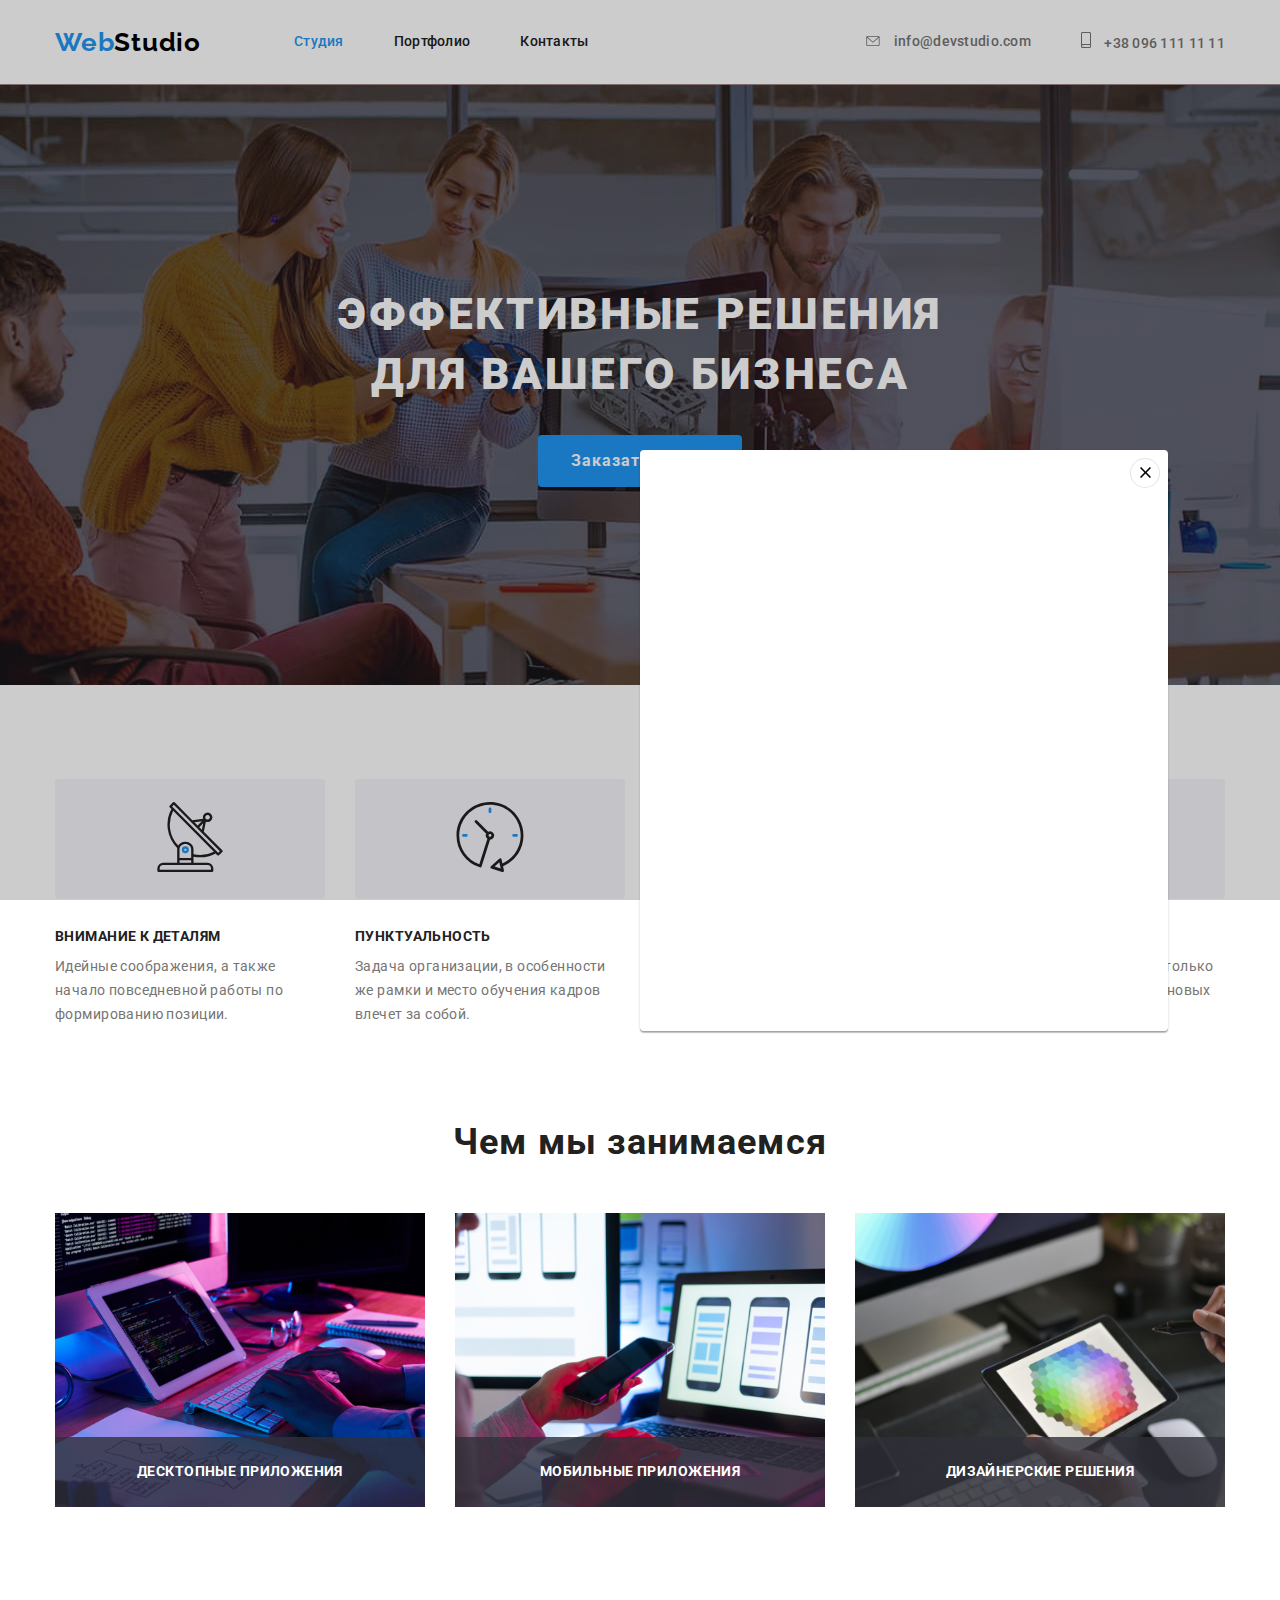
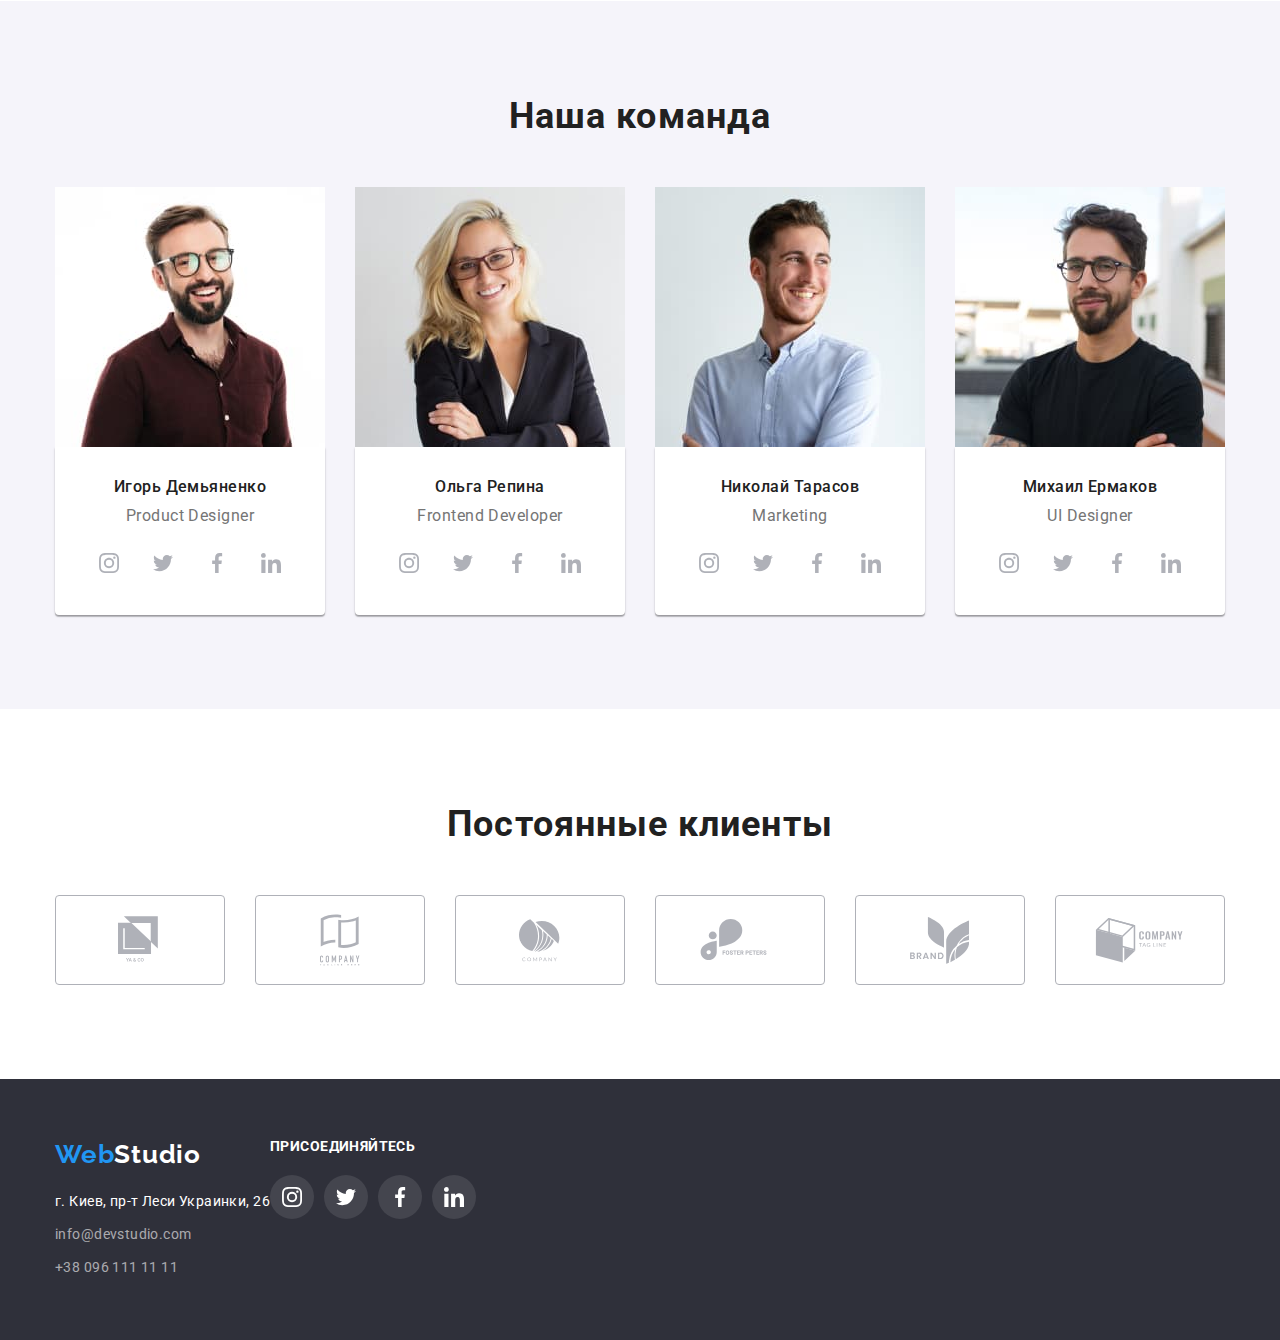
==== index.html @ 81d14551 "ДЗ5: Позиционирование. Анимация." ====
<!DOCTYPE html>
<html lang="ru">
  <head>
    <meta charset="UTF-8" />
    <meta http-equiv="X-UA-Compatible" content="IE=edge" />
    <meta name="viewport" content="width=device-width, initial-scale=1.0" />
    <title>Студия</title>
    <link
      rel="stylesheet"
      href="https://cdnjs.cloudflare.com/ajax/libs/modern-normalize/0.2.0/modern-normalize.min.css"
      integrity="sha512-sqIVMkf5f8XGYI/UZYGs7wODxlUeoj9JknataPfUwtvrSKWMHrMXGZ7Evb6nabFYJQG15vFFyALe6r0nWCD1Ug=="
      crossorigin="anonymous"
    />
    <link rel="preconnect" href="https://fonts.gstatic.com" />
    <link
      href="https://fonts.googleapis.com/css2?family=Raleway:wght@700&family=Roboto:wght@400;500;700;900&display=swap"
      rel="stylesheet"
    />
    <link rel="stylesheet" href="./css/styles.css" />
  </head>
  <body>
    <!--Шапка сайта-->
    <header class="page-header">
      <div class="container">
        <div class="wrap-nav">
          <nav class="nav">
            <a class="logo" href="/"> <span class="web">Web</span>Studio</a>
            <ul class="list menu">
              <li class="menu-item">
                <a class="link current header-link" href="./index.html"
                  >Студия</a
                >
              </li>
              <li class="menu-item">
                <a class="link header-link" href="./portfolio.html"
                  >Портфолио</a
                >
              </li>
              <li class="menu-item">
                <a class="link header-link" href="">Контакты</a>
              </li>
            </ul>
          </nav>

          <ul class="list wrap">
            <li class="wrap-item">
              <a
                class="link contacts header-link"
                href="mailto:info@devstudio.com"
              >
                <svg class="header-icon" width="16" height="10">
                  <use href="./images/icons.svg#icon-envelope"></use>
                </svg>
                info@devstudio.com</a
              >
            </li>

            <li class="wrap-item">
              <a class="link contacts header-link" href="tel:+380961111111">
                <svg class="header-icon" width="10" height="16">
                  <use href="./images/icons.svg#icon-smartphone"></use>
                </svg>
                +38 096 111 11 11</a
              >
            </li>
          </ul>
        </div>
      </div>
    </header>

    <!--Уникальный контент страницы-->
    <main>
      <section class="hero overlay">
        <div class="container">
          <div class="hero-content">
            <h1 class="hero-title">
              Эффективные решения <br />
              для вашего бизнеса
            </h1>
            <button type="button" class="button" data-modal-open>
              Заказать услугу
            </button>
          </div>
        </div>
      </section>

      <section class="section-1">
        <div class="container">
          <h2 class="visually-hidden">Наши преимущества</h2>

          <ul class="list flexbox">
            <li class="content-box benifits-item">
              <button class="button-icon">
                <svg width="70" height="70">
                  <use href="./images/icons.svg#icon-antenna"></use>
                </svg>
              </button>
              <h3 class="benifits-title">Внимание к деталям</h3>
              <p class="benifits-text">
                Идейные соображения, а также начало повседневной работы по
                формированию позиции.
              </p>
            </li>

            <li class="content-box benifits-item">
              <button class="button-icon">
                <svg width="70" height="70">
                  <use href="./images/icons.svg#icon-clock"></use>
                </svg>
              </button>
              <h3 class="benifits-title">Пунктуальность</h3>
              <p class="benifits-text">
                Задача организации, в особенности же рамки и место обучения
                кадров влечет за собой.
              </p>
            </li>

            <li class="content-box benifits-item">
              <button class="button-icon">
                <svg width="70" height="70">
                  <use href="./images/icons.svg#icon-diagram"></use>
                </svg>
              </button>
              <h3 class="benifits-title">Планирование</h3>
              <p class="benifits-text">
                Равным образом консультация с широким активом в значительной
                степени обуславливает.
              </p>
            </li>

            <li class="content-box benifits-item">
              <button class="button-icon">
                <svg width="70" height="70">
                  <use href="./images/icons.svg#icon-astronaut"></use>
                </svg>
              </button>
              <h3 class="benifits-title">Современные технологии</h3>
              <p class="benifits-text">
                Значимость этих проблем настолько очевидна, что реализация
                плановых заданий.
              </p>
            </li>
          </ul>
        </div>
      </section>

      <section class="section">
        <div class="container">
          <h2 class="section-title">Чем мы занимаемся</h2>

          <ul class="list flexbox">
            <li class="content-box label-item">
              <div class="card-thum">
                <img
                  src="./images/box1.svg"
                  alt="Человек печатает"
                  width="370"
                  height="294"
                />
                <p class="label">Десктопные приложения</p>
              </div>
            </li>
            <li class="content-box label-item">
              <div class="card-thum">
                <img
                  src="./images/box2.svg"
                  alt="iPhone в руке"
                  width="370"
                  height="294"
                />
                <p class="label">Мобильные приложения</p>
              </div>
            </li>
            <li class="content-box label-item">
              <div class="card-thum">
                <img
                  src="./images/box3.svg"
                  alt="Планшет в руках"
                  width="370"
                  height="294"
                />
                <p class="label">Дизайнерские решения</p>
              </div>
            </li>
          </ul>
        </div>
      </section>

      <section class="section our-team">
        <div class="container">
          <h2 class="section-title">Наша команда</h2>
          <ul class="list flexbox">
            <li class="content-box benifits-item">
              <div class="card-thum">
                <img
                  src="./images/img1.jpg"
                  alt="фото"
                  width="270"
                  height="260"
                />
              </div>
              <div class="team-info">
                <h3 class="team-title">Игорь Демьяненко</h3>
                <p class="team-text">Product Designer</p>

                <ul class="list social-icons">
                  <li class="social-icons-item">
                    <a
                      href=""
                      class="social-icon-link"
                      target="_blank"
                      rel="noopener noreferrer"
                    >
                      <svg class="icon">
                        <use href="./images/icons.svg#icon-instagram"></use>
                      </svg>
                    </a>
                  </li>
                  <li class="social-icons-item">
                    <a
                      href=""
                      class="social-icon-link"
                      target="_blank"
                      rel="noopener noreferrer"
                    >
                      <svg class="icon">
                        <use href="./images/icons.svg#icon-twitter-1"></use>
                      </svg>
                    </a>
                  </li>
                  <li class="social-icons-item">
                    <a
                      href=""
                      class="social-icon-link"
                      target="_blank"
                      rel="noopener noreferrer"
                    >
                      <svg class="icon">
                        <use href="./images/icons.svg#icon-facebook-1"></use>
                      </svg>
                    </a>
                  </li>
                  <li class="social-icons-item">
                    <a
                      href=""
                      class="social-icon-link"
                      target="_blank"
                      rel="noopener noreferrer"
                    >
                      <svg class="icon">
                        <use href="./images/icons.svg#icon-linkedin-1"></use>
                      </svg>
                    </a>
                  </li>
                </ul>
              </div>
            </li>

            <li class="content-box benifits-item">
              <div class="card-thum">
                <img
                  src="./images/img2.jpg"
                  alt="фото"
                  width="270"
                  height="260"
                />
              </div>
              <div class="team-info">
                <h3 class="team-title">Ольга Репина</h3>
                <p class="team-text">Frontend Developer</p>

                <ul class="list social-icons">
                  <li class="social-icons-item">
                    <a
                      href=""
                      class="social-icon-link"
                      target="_blank"
                      rel="noopener noreferrer"
                    >
                      <svg class="icon">
                        <use href="./images/icons.svg#icon-instagram"></use>
                      </svg>
                    </a>
                  </li>
                  <li class="social-icons-item">
                    <a
                      href=""
                      class="social-icon-link"
                      target="_blank"
                      rel="noopener noreferrer"
                    >
                      <svg class="icon">
                        <use href="./images/icons.svg#icon-twitter-1"></use>
                      </svg>
                    </a>
                  </li>
                  <li class="social-icons-item">
                    <a
                      href=""
                      class="social-icon-link"
                      target="_blank"
                      rel="noopener noreferrer"
                    >
                      <svg class="icon">
                        <use href="./images/icons.svg#icon-facebook-1"></use>
                      </svg>
                    </a>
                  </li>
                  <li class="social-icons-item">
                    <a
                      href=""
                      class="social-icon-link"
                      target="_blank"
                      rel="noopener noreferrer"
                    >
                      <svg class="icon">
                        <use href="./images/icons.svg#icon-linkedin-1"></use>
                      </svg>
                    </a>
                  </li>
                </ul>
              </div>
            </li>

            <li class="content-box benifits-item">
              <div class="card-thum">
                <img
                  src="./images/img3.jpg"
                  alt="фото"
                  width="270"
                  height="260"
                />
              </div>
              <div class="team-info">
                <h3 class="team-title">Николай Тарасов</h3>
                <p class="team-text">Marketing</p>

                <ul class="list social-icons">
                  <li class="social-icons-item">
                    <a
                      href=""
                      class="social-icon-link"
                      target="_blank"
                      rel="noopener noreferrer"
                    >
                      <svg class="icon">
                        <use href="./images/icons.svg#icon-instagram"></use>
                      </svg>
                    </a>
                  </li>
                  <li class="social-icons-item">
                    <a
                      href=""
                      class="social-icon-link"
                      target="_blank"
                      rel="noopener noreferrer"
                    >
                      <svg class="icon">
                        <use href="./images/icons.svg#icon-twitter-1"></use>
                      </svg>
                    </a>
                  </li>
                  <li class="social-icons-item">
                    <a
                      href=""
                      class="social-icon-link"
                      target="_blank"
                      rel="noopener noreferrer"
                    >
                      <svg class="icon">
                        <use href="./images/icons.svg#icon-facebook-1"></use>
                      </svg>
                    </a>
                  </li>
                  <li class="social-icons-item">
                    <a
                      href=""
                      class="social-icon-link"
                      target="_blank"
                      rel="noopener noreferrer"
                    >
                      <svg class="icon">
                        <use href="./images/icons.svg#icon-linkedin-1"></use>
                      </svg>
                    </a>
                  </li>
                </ul>
              </div>
            </li>

            <li class="content-box benifits-item">
              <div class="card-thum">
                <img
                  src="./images/img4.jpg"
                  alt="фото"
                  width="270"
                  height="260"
                />
              </div>
              <div class="team-info">
                <h3 class="team-title">Михаил Ермаков</h3>
                <p class="team-text list">UI Designer</p>

                <ul class="list social-icons">
                  <li class="social-icons-item">
                    <a
                      href=""
                      class="social-icon-link"
                      target="_blank"
                      rel="noopener noreferrer"
                    >
                      <svg class="icon">
                        <use href="./images/icons.svg#icon-instagram"></use>
                      </svg>
                    </a>
                  </li>
                  <li class="social-icons-item">
                    <a
                      href=""
                      class="social-icon-link"
                      target="_blank"
                      rel="noopener noreferrer"
                    >
                      <svg class="icon">
                        <use href="./images/icons.svg#icon-twitter-1"></use>
                      </svg>
                    </a>
                  </li>
                  <li class="social-icons-item">
                    <a
                      href=""
                      class="social-icon-link"
                      target="_blank"
                      rel="noopener noreferrer"
                    >
                      <svg class="icon">
                        <use href="./images/icons.svg#icon-facebook-1"></use>
                      </svg>
                    </a>
                  </li>
                  <li class="social-icons-item">
                    <a
                      href=""
                      class="social-icon-link"
                      target="_blank"
                      rel="noopener noreferrer"
                    >
                      <svg class="icon">
                        <use href="./images/icons.svg#icon-linkedin-1"></use>
                      </svg>
                    </a>
                  </li>
                </ul>
              </div>
            </li>
          </ul>
        </div>
      </section>

      <section class="section">
        <div class="container">
          <h2 class="section-title">Постоянные клиенты</h2>
          <ul class="list flexbox">
            <li class="content-box clients">
              <a
                href=""
                class="clients-link"
                target="_blank"
                rel="noopener noreferrer"
              >
                <svg class="clients-icon" width="44" height="49">
                  <use href="./images/icons.svg#icon-logo-1"></use>
                </svg>
              </a>
            </li>
            <li class="content-box clients">
              <a
                href=""
                class="clients-link"
                target="_blank"
                rel="noopener noreferrer"
              >
                <svg class="clients-icon" width="40" height="52">
                  <use href="./images/icons.svg#icon-logo-2"></use>
                </svg>
              </a>
            </li>
            <li class="content-box clients">
              <a
                href=""
                class="clients-link"
                target="_blank"
                rel="noopener noreferrer"
              >
                <svg class="clients-icon" width="41" height="43">
                  <use href="./images/icons.svg#icon-logo-3"></use>
                </svg>
              </a>
            </li>
            <li class="content-box clients">
              <a
                href=""
                class="clients-link"
                target="_blank"
                rel="noopener noreferrer"
              >
                <svg class="clients-icon" width="80" height="42">
                  <use href="./images/icons.svg#icon-logo-4"></use>
                </svg>
              </a>
            </li>
            <li class="content-box clients">
              <a
                href=""
                class="clients-link"
                target="_blank"
                rel="noopener noreferrer"
              >
                <svg class="clients-icon" width="59" height="47">
                  <use href="./images/icons.svg#icon-logo-5"></use>
                </svg>
              </a>
            </li>
            <li class="content-box clients">
              <a
                href=""
                class="clients-link"
                target="_blank"
                rel="noopener noreferrer"
              >
                <svg class="clients-icon" width="89" height="45">
                  <use href="./images/icons.svg#icon-logo-6"></use>
                </svg>
              </a>
            </li>
          </ul>
        </div>
      </section>
    </main>

    <!--Подвал-->
    <footer class="footer">
      <div class="container flexbox-footer">
        <div class="footer-content-box">
          <a class="logo-footer" href="/">
            <span class="web">Web</span><span class="studio">Studio</span></a
          >
          <ul class="list">
            <li>
              <a class="link contacts-footer" href="">
                <address>г. Киев, пр-т Леси Украинки, 26</address></a
              >
            </li>
            <li class="mail">
              <a class="link contacts-footer" href="mailto:info@devstudio.com"
                >info@devstudio.com</a
              >
            </li>
            <li>
              <a class="link contacts-footer" href="tel:+380961111111"
                >+38 096 111 11 11</a
              >
            </li>
          </ul>
        </div>

        <div class="footer-content-box">
          <p class="join-us">присоединяйтесь</p>

          <ul class="list social-icons">
            <li class="social-icons-item">
              <a
                href=""
                class="social-icon-link footer-social-icon-link"
                target="_blank"
                rel="noopener noreferrer"
              >
                <svg class="icon">
                  <use href="./images/icons.svg#icon-instagram"></use>
                </svg>
              </a>
            </li>
            <li class="social-icons-item">
              <a
                href=""
                class="social-icon-link footer-social-icon-link"
                target="_blank"
                rel="noopener noreferrer"
              >
                <svg class="icon">
                  <use href="./images/icons.svg#icon-twitter-1"></use>
                </svg>
              </a>
            </li>
            <li class="social-icons-item">
              <a
                href=""
                class="social-icon-link footer-social-icon-link"
                target="_blank"
                rel="noopener noreferrer"
              >
                <svg class="icon">
                  <use href="./images/icons.svg#icon-facebook-1"></use>
                </svg>
              </a>
            </li>
            <li class="social-icons-item">
              <a
                href=""
                class="social-icon-link footer-social-icon-link"
                target="_blank"
                rel="noopener noreferrer"
              >
                <svg class="icon">
                  <use href="./images/icons.svg#icon-linkedin-1"></use>
                </svg>
              </a>
            </li>
          </ul>
        </div>
      </div>
    </footer>

    <div class="backdrop" data-modal>
      <div class="modal">
        <button data-modal-close class="close-button">
          <svg class="close-icon" width="11" height="11">
            <use href="./images/icons.svg#icon-x"></use>
          </svg>
        </button>
      </div>
    </div>
    <script src="./js/modal.js"></script>
  </body>
</html>
---- css/styles.css ----
html {
  box-sizing: border-box;
}
*,
*::after,
*::before {
  box-sizing: inherit;
}

:root {
  --brand-color: #2196f3;
  --accent-color: #2f303a;
  --accent-light-color: #f5f4fa;
  --accent-text-color: #757575;
  --main-text-color: #212121;
  --main-color: #ffffff;
  --main-portfolio-color: #e5e5e5;
  --grid: 3;
}

body {
  font-family: 'Roboto', sans-serif;
  font-size: 14px;
  font-weight: 400;
  line-height: 1.2;
  letter-spacing: 0.02em;
  text-align: left;
  color: var(--main-text-color);
  margin: 0;
}

h1,
h2,
h3,
h4,
h5,
h6,
p {
  margin: 0;
}

.list {
  list-style: none;
  padding: 0;
  margin: 0;
}

img {
  display: block;
  max-width: 100%;
  height: auto;
}

.container {
  width: 1200px;
  padding-left: 15px;
  padding-right: 15px;
  margin: 0 auto;
}

.section {
  padding-top: 94px;
  padding-bottom: 94px;
}

.section-1 {
  padding-top: 94px;
}

.visually-hidden {
  position: absolute !important;
  clip: rect(1px 1px 1px 1px);
  clip: rect(1px, 1px, 1px, 1px);
  padding: 0 !important;
  border: 0 !important;
  height: 1px !important;
  width: 1px !important;
  overflow: hidden;
}

.link {
  text-decoration: none;
  color: var(--main-text-color);
  font-weight: 500;
  font-size: 14px;
  line-height: 1.14;
  letter-spacing: 0.02em;
  transition-property: color;
  transition-duration: 250ms;
  transition-timing-function: cubic-bezier(0.4, 0, 0.2, 1);
}

.link:hover,
.link:focus {
  color: var(--brand-color);
}

.current {
  color: var(--brand-color);
}

.current::after {
  position: absolute;
  bottom: 0;
  content: '';
  display: block;
  width: 100%;
  height: 4px;
  border-radius: 2px;
  background-color: var(--brand-color);
  transform: scaleX(0);
  transition: transform 250ms;
}

.current:hover::after {
  transform: scaleX(1);
}

.link.contacts {
  color: var(--accent-text-color);
}

.link.contacts:hover,
.link.contacts:focus {
  color: var(--brand-color);
}

.footer {
  padding-top: 60px;
  padding-bottom: 60px;
  background-color: var(--accent-color);
}

address {
  font-style: normal;
  line-height: 1.71;
  letter-spacing: 0.03em;
  color: var(--main-color);
}

.contacts-footer {
  font-weight: 400;
  line-height: 1.7;
  letter-spacing: 0.03em;
  color: rgba(255, 255, 255, 0.6);
}

.logo {
  padding-top: 24px;
  padding-bottom: 24px;
  text-decoration: none;
  font-family: 'Raleway', sans-serif;
  font-weight: 700;
  font-size: 26px;
  line-height: 1.19;
  letter-spacing: 0.03em;
  color: #000000;
}

.web {
  color: var(--brand-color);
}

.studio {
  color: var(--main-color);
}

.page-header {
  border-bottom: 1px solid #9e8686;
  background-color: var(--main-color);
}

.nav {
  display: flex;
  align-items: center;
}

.wrap-nav {
  display: flex;
  align-items: center;
}

.menu {
  display: flex;
  margin-left: 93px;
}

.menu-item,
.wrap-item:not(:last-child) {
  margin-right: 50px;
}

.wrap {
  display: flex;
  margin-left: auto;
  align-items: center;
}

.header-link {
  position: relative;
  display: block;
  padding-top: 32px;
  padding-bottom: 32px;
}

.button {
  display: inline-block;
  align-items: center;
  text-align: center;
  text-decoration: none;
  margin: 0 auto;
  border: 1px solid transparent;

  border-radius: 4px;
  padding: 10px 32px;
  min-width: 200px;

  font-family: inherit;
  font-weight: 700;
  font-size: 16px;
  line-height: 1.88;
  letter-spacing: 0.06em;
  color: var(--main-color);
  background-color: var(--brand-color);
  cursor: pointer;

  transition-property: background-color, color, box-shadow;
  transition-duration: 250ms;
  transition-timing-function: cubic-bezier(0.4, 0, 0.2, 1);
}

.btn {
  font-family: inherit;
  font-weight: 500;
  font-size: 16px;
  line-height: 1.63;
  text-align: center;
  letter-spacing: 0.03em;
  color: var(--main-text-color);
  background-color: var(--accent-light-color);
  cursor: pointer;
  padding: 6px 22px 6px 22px;
  border-radius: 4px;
  border: transparent;
  transition-property: background-color, color, box-shadow;
  transition-duration: 250ms;
  transition-timing-function: cubic-bezier(0.4, 0, 0.2, 1);
}

.btn:hover,
.btn:focus {
  color: var(--main-color);
  background-color: var(--brand-color);
  box-shadow: 0px 3px 1px rgba(0, 0, 0, 0.1), 0px 1px 2px rgba(0, 0, 0, 0.08),
    0px 2px 2px rgba(0, 0, 0, 0.12);
  border-radius: 4px;
}

.hero {
  display: flex;
  text-align: center;
}

.hero-content {
  padding-top: 200px;
  padding-bottom: 200px;
}

.hero-title {
  font-weight: 900;
  font-size: 44px;
  line-height: 1.36;
  letter-spacing: 0.06em;
  text-transform: uppercase;
  color: var(--main-color);
  width: 696px;
  margin: 0 auto 30px;
  margin-bottom: 30px;
}

.benifits-title {
  font-weight: 700;
  font-size: 14px;
  line-height: 1.14;
  letter-spacing: 0.03em;
  text-transform: uppercase;
  margin-bottom: 10px;
}

.benifits-text {
  line-height: 1.71;
  letter-spacing: 0.03em;
  color: var(--accent-text-color);
}

.section-title {
  margin-top: 0;
  margin-bottom: 50px;
  font-weight: 700;
  font-size: 36px;
  line-height: 1.17;
  text-align: center;
  letter-spacing: 0.03em;
}

.flexbox {
  display: flex;
  flex-wrap: wrap;
  margin-left: -30px;
  margin-top: -30px;
}

.content-box {
  flex-basis: calc((100% - var(--grid) * 30px) / var(--grid));
  margin-left: 30px;
  margin-top: 30px;
}

.benifits-item {
  --grid: 4;
}

.our-team {
  background-color: var(--accent-light-color);
}

.team-info {
  padding: 30px 0 30px 0;
  text-align: center;
  background: var(--main-color);
  box-shadow: 0px 1px 3px rgba(0, 0, 0, 0.12), 0px 1px 1px rgba(0, 0, 0, 0.14),
    0px 2px 1px rgba(0, 0, 0, 0.2);
  border-bottom-left-radius: 4px;
  border-bottom-right-radius: 4px;
}

.team-title {
  margin-bottom: 10px;
  font-weight: 500;
  font-size: 16px;
  line-height: 1.19;
  text-align: center;
  letter-spacing: 0.03em;
}

.team-text {
  margin-bottom: 16px;
  font-size: 16px;
  line-height: 1.19;
  text-align: center;
  letter-spacing: 0.03em;
  color: var(--accent-text-color);
}

.nav-portfolio {
  display: flex;
  justify-content: center;
  margin-bottom: 50px;
}

.nav-portfolio-item:not(:last-child) {
  margin-right: 8px;
}

.picture-item {
  width: 370px;
  border: 1px solid #eeeeee;
  box-sizing: border-box;
  background-color: var(--main-color);
  cursor: pointer;
}

.picture-item:hover {
  box-shadow: 0px 1px 1px rgba(0, 0, 0, 0.12), 0px 4px 4px rgba(0, 0, 0, 0.06),
    1px 4px 6px rgba(0, 0, 0, 0.16);
}

.picture-content {
  padding: 20px 24px;
}

.picture-title {
  font-weight: 700;
  font-size: 18px;
  line-height: 2;
  letter-spacing: 0.06em;
  margin-bottom: 4px;
  text-transform: none;
}

.desc {
  font-size: 16px;
  line-height: 1.88;
  letter-spacing: 0.03em;
  color: var(--accent-text-color);
}

.logo-footer {
  display: inline-block;
  margin-bottom: 20px;
  text-decoration: none;
  font-family: 'Raleway', sans-serif;
  font-weight: 700;
  font-size: 26px;
  line-height: 1.19;
  letter-spacing: 0.03em;
}

.mail {
  margin-top: 9px;
  margin-bottom: 9px;
}

/* Многослойный фон в hero */

.overlay {
  max-width: 1600px;
  height: 600px;
  margin-left: auto;
  margin-right: auto;
  background-color: var(--accent-color);
  background-image: linear-gradient(
      to right,
      rgba(47, 48, 58, 0.4),
      rgba(47, 48, 58, 0.4)
    ),
    url(../images/img-hero.jpg);
  background-repeat: no-repeat;
  background-size: cover;
  background-position: center;
}

.button-icon {
  padding: 0;
  border: none;
  width: 270px;
  height: 120px;
  margin-bottom: 30px;
  background: var(--accent-light-color);
  border-radius: 4px;
}

.icon {
  width: 20px;
  height: 20px;
  fill: currentColor;
}

.social-icons {
  display: inline-flex;
}

.social-icons-item {
  width: 44px;
  height: 44px;
}

.social-icon-link {
  display: flex;
  align-items: center;
  justify-content: center;
  border-radius: 50%;
  width: 100%;
  height: 100%;
  background-color: var(--main-color);
  color: #afb1b8;
  transition-property: background-color;
  transition-duration: 250ms;
  transition-timing-function: cubic-bezier(0.4, 0, 0.2, 1);
}

.social-icons-item + .social-icons-item {
  margin-left: 10px;
}

.social-icon-link:hover .icon,
.social-icon-link:focus .icon {
  fill: var(--main-color);
}

.social-icon-link:hover,
.social-icon-link:focus {
  background-color: var(--brand-color);
}

.header-icon {
  margin-right: 10px;
  fill: currentColor;
}

/* Наши клиенты */

.clients {
  --grid: 6;
}

.clients-link {
  display: flex;
  height: 90px;
  justify-content: center;
  align-items: center;
  border: 1px solid #afb1b8;
  border-radius: 4px;
  transition-property: color;
  transition-duration: 250ms;
  transition-timing-function: cubic-bezier(0.4, 0, 0.2, 1);
}

.clients-icon {
  fill: #afb1b8;
}

.clients-link:hover,
.clients-link:focus {
  border: 1px solid var(--brand-color);
  border-radius: 4px;
}

.clients-link:hover .clients-icon,
.clients-link:focus .clients-icon {
  fill: var(--brand-color);
}

.join-us {
  margin-bottom: 20px;
  font-weight: 700;
  line-height: 1.14;
  letter-spacing: 0.03em;
  text-transform: uppercase;
  color: var(--main-color);
}

.footer-social-icon-link {
  background-color: rgba(255, 255, 255, 0.1);
  color: var(--main-color);
}

.flexbox-footer {
  display: flex;
}

.footer-content-box {
  flex-basis: calc((50%-45px) / 2);
}

.label-item {
  position: relative;
}

.label {
  position: absolute;
  bottom: 0;
  width: 370px;
  height: 70px;
  background-color: rgba(47, 48, 58, 0.8);
  font-weight: 700;
  font-size: 14px;
  line-height: 1.14;
  letter-spacing: 0.03em;
  color: var(--main-color);
  text-transform: uppercase;
  text-align: center;
  padding: 27px 0 27px 0;
}

.portfolio-thumb {
  position: relative;
  overflow: hidden;
}

.portfolio-overlay {
  position: absolute;
  top: 0;
  left: 0;
  width: 100%;
  height: 100%;
  background-color: rgba(33, 150, 243, 0.9);
  transform: translateY(100%);
  transition: transform 250ms;
}

.text {
  padding: 63px 24px;
  font-size: 18px;
  line-height: 1.56;
  letter-spacing: 0.03em;
  text-align: left;
  color: var(--main-color);
}

.picture-item:hover .portfolio-overlay {
  transform: translateY(0);
}

/* Модальное окно */

.backdrop {
  position: fixed;
  top: 0;
  left: 0;
  width: 100%;
  height: 100%;
  background-color: rgba(0, 0, 0, 0.2);

  opacity: 1;
  transition: opacity 250ms cubic-bezier(0.4, 0, 0.2, 1);
}

.modal {
  position: absolute;
  top: 50%;
  left: 50%;
  min-width: 528px;
  min-height: 581px;
  background-color: var(--main-color);
  border-radius: 4px;
  box-shadow: 0px 2px 1px rgba(0, 0, 0, 0.2), 0px 1px 1px rgba(0, 0, 0, 0.14),
    0px 1px 3px rgba(0, 0, 0, 0.12);

  transform: translateX(-100% -100%) scale(1);
  transition: transform 250ms;
}

.close-button {
  position: absolute;
  top: 8px;
  right: 8px;
  width: 30px;
  height: 30px;
  background-color: var(--main-color);
  border: 1px solid rgb(0, 0, 0, 0.1);
  border-radius: 50%;
  cursor: pointer;
}

.close-button:hover,
.close-button:focus {
  border: 1px solid var(--brand-color);
}

.close-icon:hover,
.close-icon:focus {
  fill: var(--brand-color);
}

.backdrop.is-hidden {
  opacity: 0;
  visibility: hidden;
  pointer-events: none;
}

.is-hidden .modal {
  transform: translate(-100%, -100%) scale(0.5);
}
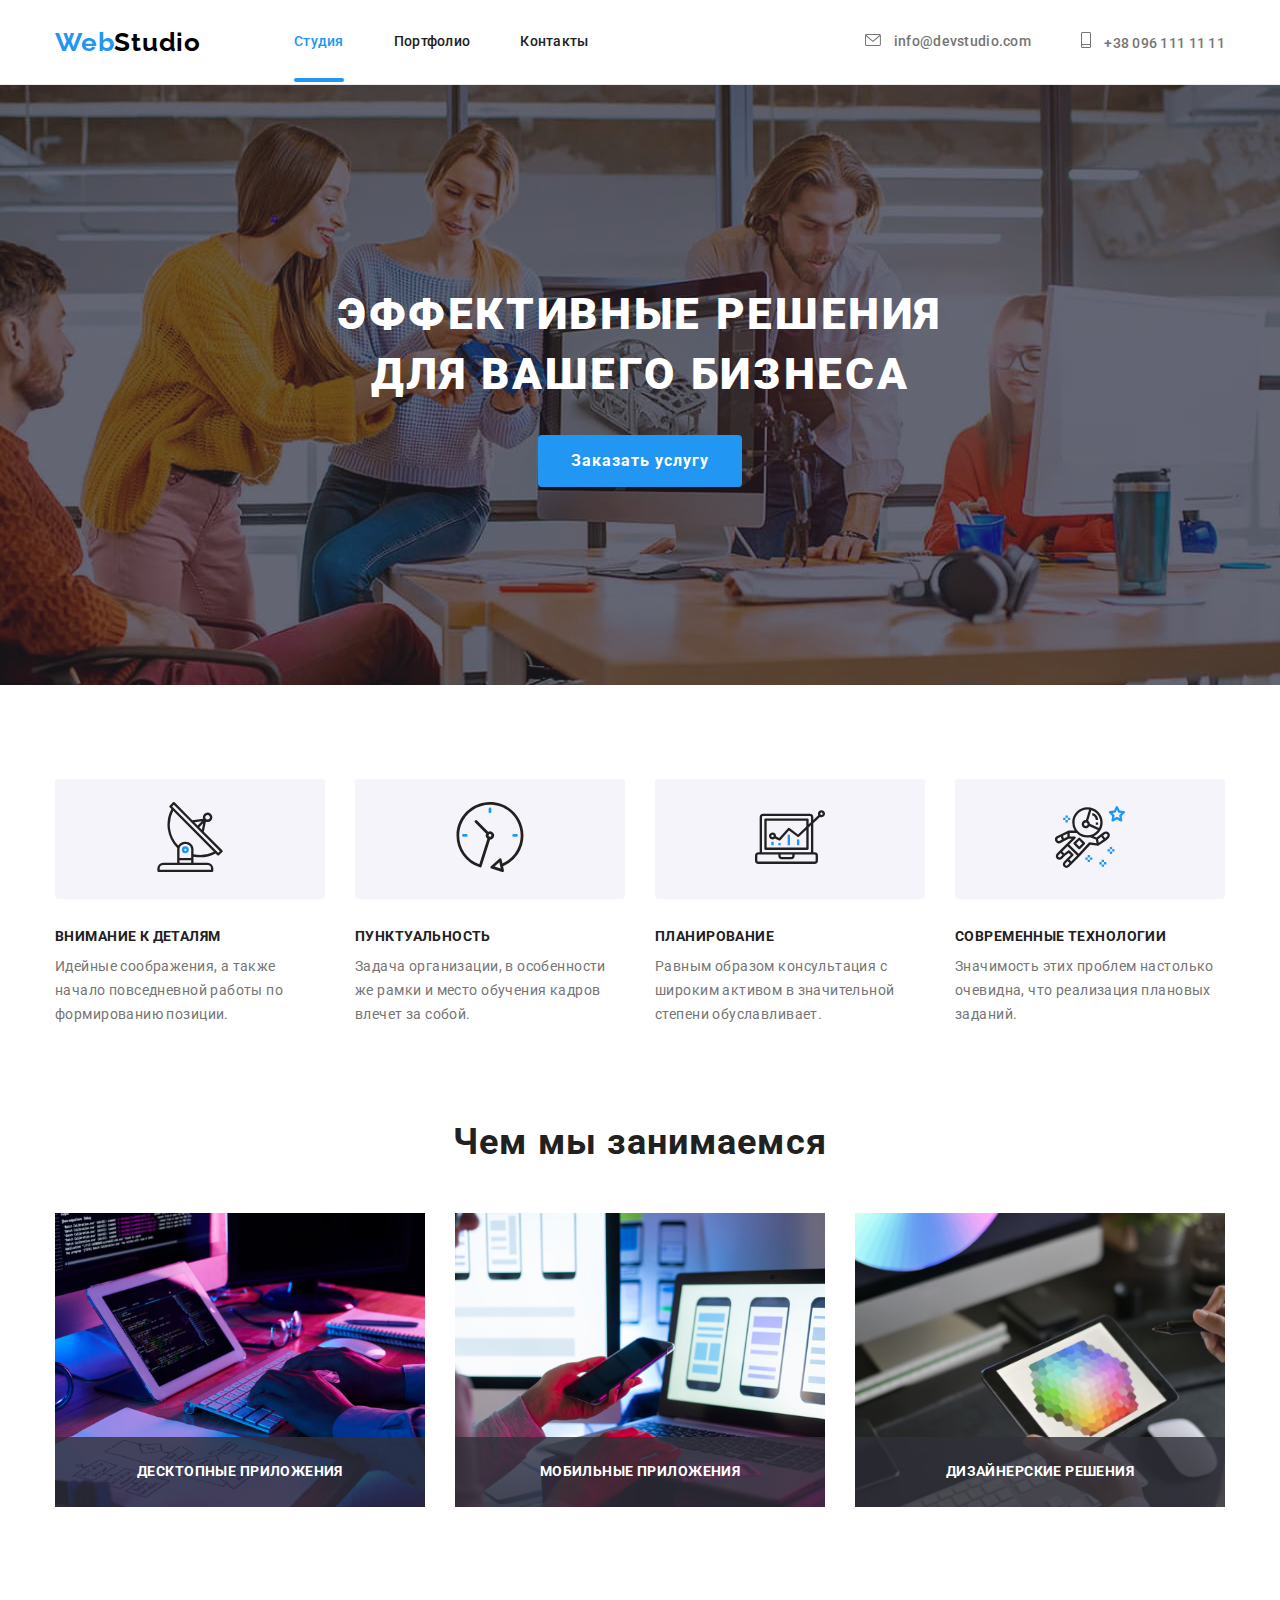
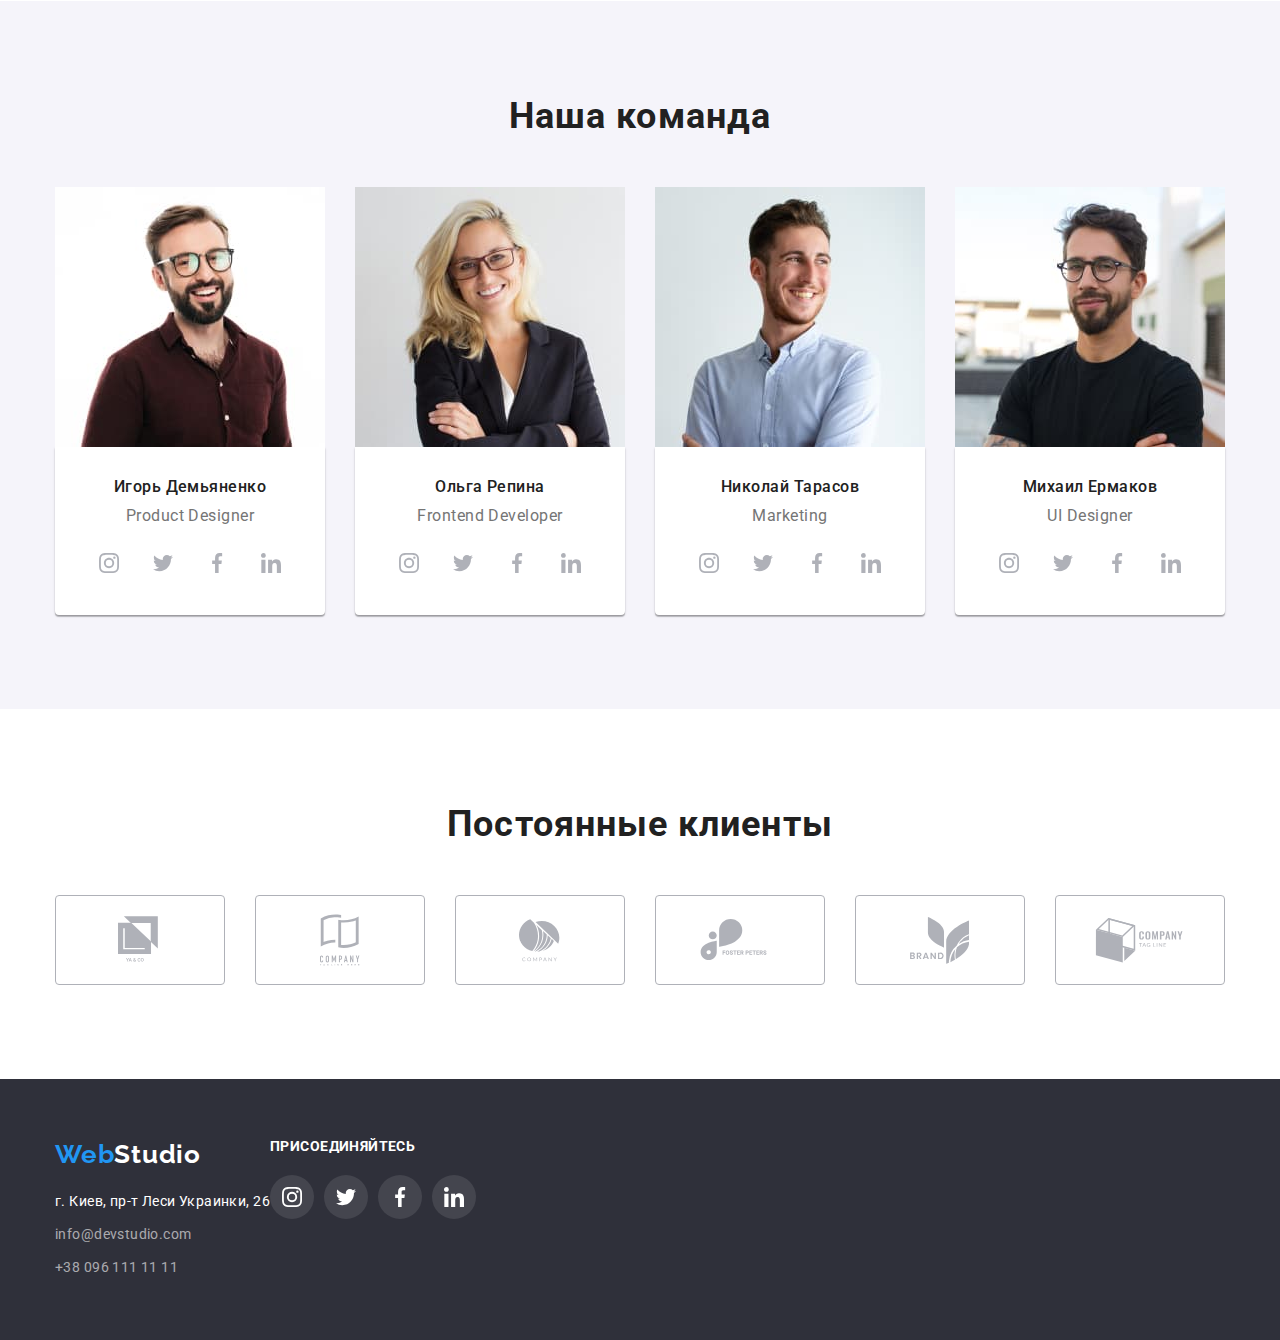
==== commit 65997c14: "ДЗ5: работа над ошибками" ====
--- a/index.html
+++ b/index.html
@@ -48,7 +48,7 @@
                 class="link contacts header-link"
                 href="mailto:info@devstudio.com"
               >
-                <svg class="header-icon" width="16" height="10">
+                <svg class="header-icon" width="16" height="12">
                   <use href="./images/icons.svg#icon-envelope"></use>
                 </svg>
                 info@devstudio.com</a
@@ -157,7 +157,7 @@
                   width="370"
                   height="294"
                 />
-                <p class="label">Десктопные приложения</p>
+                <p class="label-overlay">Десктопные приложения</p>
               </div>
             </li>
             <li class="content-box label-item">
@@ -168,7 +168,7 @@
                   width="370"
                   height="294"
                 />
-                <p class="label">Мобильные приложения</p>
+                <p class="label-overlay">Мобильные приложения</p>
               </div>
             </li>
             <li class="content-box label-item">
@@ -179,7 +179,7 @@
                   width="370"
                   height="294"
                 />
-                <p class="label">Дизайнерские решения</p>
+                <p class="label-overlay">Дизайнерские решения</p>
               </div>
             </li>
           </ul>
@@ -621,7 +621,7 @@
       </div>
     </footer>
 
-    <div class="backdrop" data-modal>
+    <div class="backdrop is-hidden" data-modal>
       <div class="modal">
         <button data-modal-close class="close-button">
           <svg class="close-icon" width="11" height="11">
--- a/css/styles.css
+++ b/css/styles.css
@@ -108,12 +108,10 @@
   height: 4px;
   border-radius: 2px;
   background-color: var(--brand-color);
-  transform: scaleX(0);
-  transition: transform 250ms;
-}
-
-.current:hover::after {
-  transform: scaleX(1);
+
+  transition-property: color;
+  transition-duration: 250ms;
+  transition-timing-function: cubic-bezier(0.4, 0, 0.2, 1);
 }
 
 .link.contacts {
@@ -166,8 +164,7 @@
 }
 
 .page-header {
-  border-bottom: 1px solid #9e8686;
-  background-color: var(--main-color);
+  border-bottom: 1px solid #ececec;
 }
 
 .nav {
@@ -547,7 +544,7 @@
   position: relative;
 }
 
-.label {
+.label-overlay {
   position: absolute;
   bottom: 0;
   width: 370px;
@@ -559,8 +556,10 @@
   letter-spacing: 0.03em;
   color: var(--main-color);
   text-transform: uppercase;
-  text-align: center;
-  padding: 27px 0 27px 0;
+
+  display: flex;
+  justify-content: center;
+  align-items: center;
 }
 
 .portfolio-thumb {
@@ -610,6 +609,7 @@
   position: absolute;
   top: 50%;
   left: 50%;
+  transform: translate(-50%, -50%) scale(1);
   min-width: 528px;
   min-height: 581px;
   background-color: var(--main-color);
@@ -617,8 +617,7 @@
   box-shadow: 0px 2px 1px rgba(0, 0, 0, 0.2), 0px 1px 1px rgba(0, 0, 0, 0.14),
     0px 1px 3px rgba(0, 0, 0, 0.12);
 
-  transform: translateX(-100% -100%) scale(1);
-  transition: transform 250ms;
+  transition: transform 250ms cubic-bezier(0.4, 0, 0.2, 1);
 }
 
 .close-button {
@@ -650,5 +649,5 @@
 }
 
 .is-hidden .modal {
-  transform: translate(-100%, -100%) scale(0.5);
-}
+  transform: translate(-50%, -50%) scale(0.5);
+}
